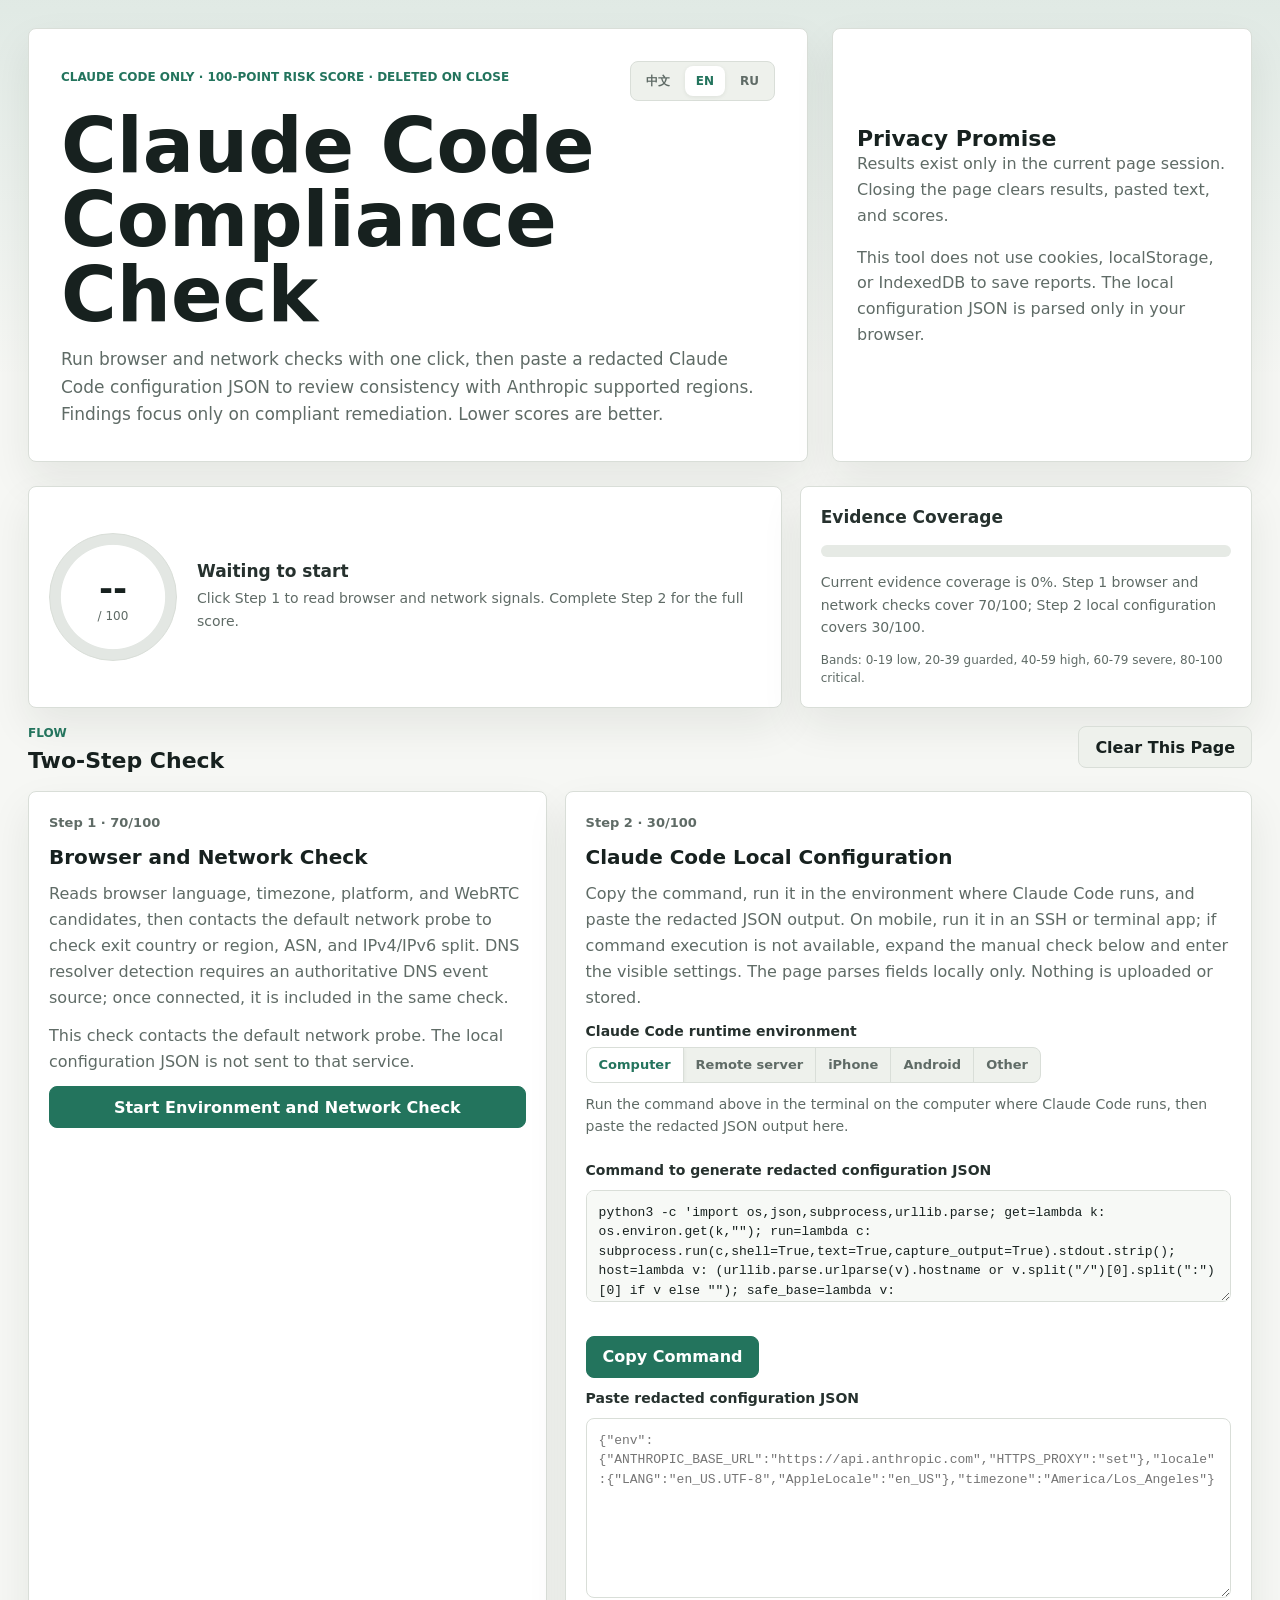
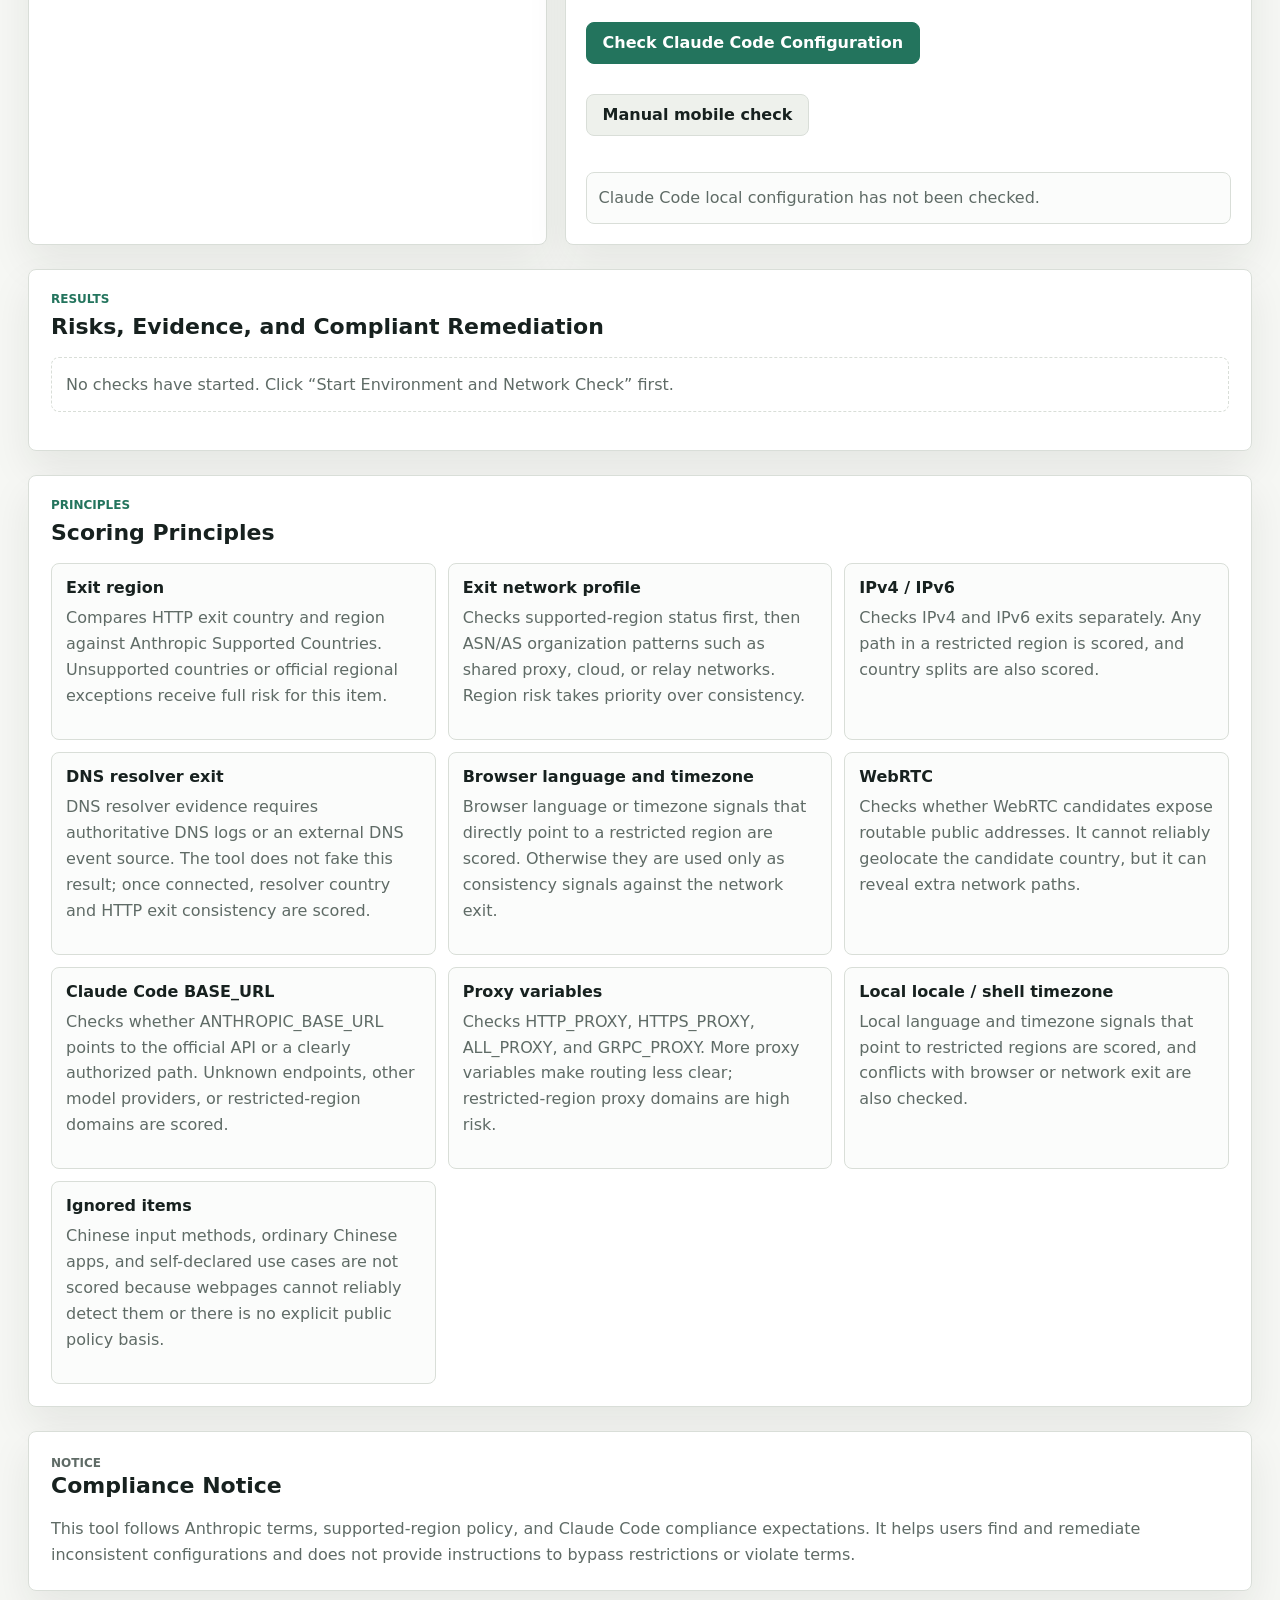
==== public/index.html @ 0f4fb74f "Initial open source release" ====
<!doctype html>
<html lang="zh-CN">
  <head>
    <meta charset="utf-8">
    <meta name="viewport" content="width=device-width, initial-scale=1">
    <title>Claude Code Compliance Check</title>
    <link rel="stylesheet" href="./styles.css">
  </head>
  <body>
    <main class="app-shell">
      <section class="hero" aria-labelledby="page-title">
        <div>
          <div class="top-row">
            <p class="eyebrow" data-i18n="heroEyebrow">Claude Code 专用 · 百分制风险分 · 关闭即删除</p>
            <div class="language-switcher" aria-label="Language">
              <button type="button" class="language-button active" data-language="zh">中文</button>
              <button type="button" class="language-button" data-language="en">EN</button>
              <button type="button" class="language-button" data-language="ru">RU</button>
            </div>
          </div>
          <h1 id="page-title" data-i18n="pageTitle">Claude Code 合规自查</h1>
          <p class="lede" data-i18n="heroLede">
            一次点击完成浏览器与网络出口检测，再粘贴 Claude Code 脱敏配置 JSON，检查与 Anthropic 支持地区政策的一致性。风险分越低越好。
          </p>
        </div>
        <div class="privacy-panel">
          <h2 data-i18n="privacyTitle">隐私承诺</h2>
          <p data-i18n="privacyCopy1">检测结果只存在当前页面会话中。关闭页面后，检测结果、粘贴内容和评分都会消失。</p>
          <p data-i18n="privacyCopy2">本工具不使用 cookie、localStorage 或 IndexedDB 保存报告；本机配置 JSON 只在浏览器本地解析。</p>
        </div>
      </section>

      <section class="score-grid" aria-label="风险分">
        <article class="score-card primary-score">
          <div class="score-ring" id="risk-score-ring">
            <strong id="risk-score">--</strong>
            <span>/ 100</span>
          </div>
          <div>
            <p class="score-title" id="risk-stage">等待开始检测</p>
            <p class="score-copy" id="risk-score-copy">点击步骤 1 后才会读取浏览器和网络环境。</p>
          </div>
        </article>
        <article class="coverage-card">
          <p class="score-title" data-i18n="coverageTitle">证据覆盖</p>
          <div class="coverage-bar" aria-hidden="true"><span id="coverage-fill"></span></div>
          <p class="score-copy" id="coverage-copy">步骤 1 覆盖 70/100，步骤 2 覆盖 30/100。</p>
          <p class="risk-band-copy" data-i18n="riskBandCopy">分段：0-19 低风险，20-39 注意风险，40-59 高风险，60-79 严重风险，80-100 极高风险。</p>
        </article>
      </section>

      <section class="workflow" aria-labelledby="workflow-title">
        <div class="section-heading">
          <div>
            <p class="section-kicker" data-i18n="workflowKicker">流程</p>
            <h2 id="workflow-title" data-i18n="workflowTitle">两步完成检测</h2>
          </div>
          <button type="button" class="secondary-button" id="clear-session" data-i18n="clearSession">清空本页结果</button>
        </div>
        <div class="workflow-grid">
          <article class="step-card">
            <p class="step-number" data-i18n="step1Number">步骤 1 · 70/100</p>
            <h3 data-i18n="step1Title">浏览器与网络检测</h3>
            <p data-i18n="step1Copy">点击后读取当前浏览器的语言、时区、平台信息和 WebRTC 候选地址，并连接默认网络检测服务检查出口国家或地区、ASN、IPv4/IPv6 分流。DNS 解析出口需要权威 DNS 事件源，接入后会自动纳入同一次检测。</p>
            <p class="helper-text" id="network-service-note">检测时会向默认网络检测服务发起请求；本机配置 JSON 不会发送到该服务。</p>
            <button type="button" id="run-web-probes" data-i18n="runWebProbes">开始环境与网络检测</button>
          </article>

          <article class="step-card config-step">
            <p class="step-number" data-i18n="step2Number">步骤 2 · 30/100</p>
            <h3 data-i18n="step2Title">Claude Code 本机配置核对</h3>
            <p data-i18n="step2Copy">复制命令到 Claude Code 所在环境运行，把输出的脱敏 JSON 粘贴回来。手机端可在 SSH/终端应用中运行；无法运行命令时，可展开下方手动核对并填写可见配置。页面只本地解析，不上传、不保存。</p>
            <div class="device-selector" aria-label="Claude Code 运行环境">
              <span class="device-label" data-i18n="deviceLabel">Claude Code 运行环境</span>
              <div class="segmented-control">
                <button type="button" class="segment-button active" data-device="computer" data-i18n="deviceComputer">电脑</button>
                <button type="button" class="segment-button" data-device="remote-server" data-i18n="deviceRemoteServer">远程服务器</button>
                <button type="button" class="segment-button" data-device="iphone" data-i18n="deviceIphone">iPhone</button>
                <button type="button" class="segment-button" data-device="android" data-i18n="deviceAndroid">安卓</button>
                <button type="button" class="segment-button" data-device="other" data-i18n="deviceOther">其他</button>
              </div>
              <p class="device-guide" id="device-guide">在 Claude Code 所在的电脑终端中运行上方命令，把输出的脱敏 JSON 粘贴回来即可。</p>
            </div>
            <label class="field-label" for="diagnostic-command" data-i18n="commandLabel">生成脱敏配置 JSON 的命令</label>
            <textarea id="diagnostic-command" class="command-box" readonly spellcheck="false">python3 -c 'import os,json,subprocess,urllib.parse; get=lambda k: os.environ.get(k,""); run=lambda c: subprocess.run(c,shell=True,text=True,capture_output=True).stdout.strip(); host=lambda v: (urllib.parse.urlparse(v).hostname or v.split("/")[0].split(":")[0] if v else ""); safe_base=lambda v: (urllib.parse.urlparse(v).scheme+"://"+host(v) if urllib.parse.urlparse(v).scheme and host(v) else v); env={"ANTHROPIC_BASE_URL":safe_base(get("ANTHROPIC_BASE_URL")),"HTTP_PROXY":host(get("HTTP_PROXY")),"HTTPS_PROXY":host(get("HTTPS_PROXY")),"ALL_PROXY":host(get("ALL_PROXY")),"GRPC_PROXY":host(get("GRPC_PROXY"))}; loc={"LANG":get("LANG"),"LC_ALL":get("LC_ALL"),"AppleLocale":run("defaults read -g AppleLocale 2>/dev/null")}; tz=run("readlink /etc/localtime 2>/dev/null").split("zoneinfo/")[-1]; print(json.dumps({"env":env,"locale":loc,"timezone":tz},ensure_ascii=False))'</textarea>
            <div class="button-row">
              <button type="button" id="copy-diagnostic-command" data-i18n="copyCommand">复制命令</button>
            </div>
            <label class="field-label" for="diagnostic-input" data-i18n="diagnosticInputLabel">粘贴脱敏配置 JSON</label>
            <textarea id="diagnostic-input" spellcheck="false" data-i18n-placeholder="diagnosticPlaceholder" placeholder='{"env":{"ANTHROPIC_BASE_URL":"https://api.anthropic.com","HTTPS_PROXY":"set"},"locale":{"LANG":"en_US.UTF-8","AppleLocale":"en_US"},"timezone":"America/Los_Angeles"}'></textarea>
            <div class="button-row">
              <button type="button" id="parse-diagnostic" data-i18n="parseDiagnostic">核对 Claude Code 配置</button>
            </div>
            <details class="manual-panel" id="mobile-manual-panel">
              <summary data-i18n="manualSummary">手机端手动核对</summary>
              <p class="helper-text" data-i18n="manualCopy">如果你在手机终端、SSH 应用或远程控制环境中使用 Claude Code，可以直接运行上方命令；如果当前手机无法运行命令，就把能看到的 BASE_URL、代理、Locale、时区填入这里，页面会生成同样的脱敏 JSON 并本地评分。</p>
              <div class="manual-grid">
                <label class="field-label" for="manual-base-url">
                  <span data-i18n="manualBaseUrl">ANTHROPIC_BASE_URL 主机</span>
                  <input id="manual-base-url" type="text" autocomplete="off" placeholder="api.anthropic.com">
                </label>
                <label class="field-label" for="manual-proxy">
                  <span data-i18n="manualProxy">代理主机或 set</span>
                  <input id="manual-proxy" type="text" autocomplete="off" placeholder="set">
                </label>
                <label class="field-label" for="manual-locale">
                  <span data-i18n="manualLocale">Locale</span>
                  <input id="manual-locale" type="text" autocomplete="off" placeholder="en_US.UTF-8">
                </label>
                <label class="field-label" for="manual-timezone">
                  <span data-i18n="manualTimezone">Shell 时区</span>
                  <input id="manual-timezone" type="text" autocomplete="off" placeholder="America/Los_Angeles">
                </label>
              </div>
              <div class="button-row">
                <button type="button" id="build-manual-diagnostic" data-i18n="manualBuild">生成并核对手动配置</button>
              </div>
              <details class="manual-field-help">
                <summary data-i18n="manualFieldHelpTitle">手动字段帮助</summary>
                <p class="helper-text" data-i18n="manualFieldHelpIntro">如果你无法在 Claude Code 所在环境运行命令，可以按以下方式查看这些值：</p>
                <table class="help-table">
                  <tr><th data-i18n="helpTableField">字段</th><th data-i18n="helpTableHowToCheck">查看方式</th><th data-i18n="helpTableNote">说明</th></tr>
                  <tr><td>ANTHROPIC_BASE_URL</td><td><code>echo $ANTHROPIC_BASE_URL</code></td><td data-i18n="manualFieldHelpBaseUrl">在终端执行 echo $ANTHROPIC_BASE_URL。如果为空表示未设置，Claude Code 使用默认官方 API。</td></tr>
                  <tr><td data-i18n="manualProxy">代理变量</td><td><code>env | grep -i proxy</code></td><td data-i18n="manualFieldHelpProxy">在终端执行 env | grep -i proxy。你只需要填写主机名或 set，不要粘贴账号密码。常见变量：HTTP_PROXY、HTTPS_PROXY、ALL_PROXY。</td></tr>
                  <tr><td>Locale</td><td><code>echo $LANG && echo $LC_ALL</code></td><td data-i18n="manualFieldHelpLocale">在终端执行 echo $LANG && echo $LC_ALL。macOS 上可用 defaults read -g AppleLocale。例如 en_US.UTF-8。</td></tr>
                  <tr><td data-i18n="manualTimezone">Shell 时区</td><td><code>echo $TZ</code></td><td data-i18n="manualFieldHelpTimezone">在终端执行 echo $TZ。如果为空，用 date +%Z 查看当前时区缩写，或检查系统时区设置。例如 America/Los_Angeles。</td></tr>
                </table>
                <p class="help-warning" data-i18n="manualFieldHelpWarning">安全提醒：不要在任何字段中输入 API key、token、密码、SSH 私钥或代理凭据。本页面只做合规一致性检查。</p>
              </details>
            </details>
            <div class="diagnostic-summary" id="diagnostic-summary">尚未核对 Claude Code 本机配置。</div>
          </article>
        </div>
      </section>

      <section class="layout-grid">
        <section class="panel wide-panel" aria-labelledby="results-title">
          <div class="section-heading">
            <div>
              <p class="section-kicker" data-i18n="resultKicker">结果</p>
              <h2 id="results-title" data-i18n="resultsTitle">风险项、证据与合规化建议</h2>
            </div>
          </div>
          <div class="findings-list" id="findings-list"></div>
        </section>

        <section class="panel wide-panel" aria-labelledby="basis-title">
          <div class="section-heading">
            <div>
              <p class="section-kicker" data-i18n="basisKicker">原理</p>
              <h2 id="basis-title" data-i18n="basisTitle">评分原理</h2>
            </div>
          </div>
          <div class="basis-grid">
            <article>
              <h3 data-i18n="principleRegionTitle">出口地区</h3>
              <p data-i18n="principleRegionCopy">用 HTTP 出口国家、地区和 Anthropic Supported Countries allowlist 对比。不在清单或属于官方排除区域时直接满分扣分。</p>
            </article>
            <article>
              <h3 data-i18n="principleNetworkTitle">出口网络画像</h3>
              <p data-i18n="principleNetworkCopy">先看出口国家是否支持，再看 ASN/AS 组织是否像共享代理、云厂商或中转网络。地区不支持优先于一致性。</p>
            </article>
            <article>
              <h3 data-i18n="principleIpTitle">IPv4 / IPv6</h3>
              <p data-i18n="principleIpCopy">分别检查 IPv4 与 IPv6 出口。任一路径落在限制地区都扣分；两条路径国家不一致也扣分。</p>
            </article>
            <article>
              <h3 data-i18n="principleDnsTitle">DNS 解析出口</h3>
              <p data-i18n="principleDnsCopy">DNS resolver 需要 authoritative DNS 日志或外部 DNS 事件源。未接入时不伪造结果；接入后按 resolver 国家与 HTTP 出口一致性评分。</p>
            </article>
            <article>
              <h3 data-i18n="principleBrowserTitle">浏览器语言与时区</h3>
              <p data-i18n="principleBrowserCopy">浏览器语言或时区如果直接指向限制地区会扣分；否则才作为与网络出口的一致性辅助信号。</p>
            </article>
            <article>
              <h3 data-i18n="principleWebRtcTitle">WebRTC</h3>
              <p data-i18n="principleWebRtcCopy">检查 WebRTC candidate 是否暴露可路由公网地址。它本身不能稳定判断国家，但可发现额外网络路径。</p>
            </article>
            <article>
              <h3 data-i18n="principleBaseUrlTitle">Claude Code BASE_URL</h3>
              <p data-i18n="principleBaseUrlCopy">检查 ANTHROPIC_BASE_URL 是否指向官方 API 或明确授权路径。不明端点、其他模型供应商或限制地区相关域名会扣分。</p>
            </article>
            <article>
              <h3 data-i18n="principleProxyTitle">代理变量</h3>
              <p data-i18n="principleProxyCopy">检查 HTTP_PROXY、HTTPS_PROXY、ALL_PROXY、GRPC_PROXY。代理越多路径越不清晰；限制地区相关代理直接高风险。</p>
            </article>
            <article>
              <h3 data-i18n="principleLocaleTitle">本机 Locale / shell 时区</h3>
              <p data-i18n="principleLocaleCopy">本机语言和时区如果指向限制地区会扣分；同时检查它们是否与浏览器和网络出口冲突。</p>
            </article>
            <article>
              <h3 data-i18n="principleIgnoredTitle">不评分项</h3>
              <p data-i18n="principleIgnoredCopy">中文输入法、普通中文软件、用途自报等网页无法可靠检测或缺乏明确公开条款依据，不进入评分。</p>
            </article>
          </div>
        </section>

        <section class="panel wide-panel disclaimer-panel" aria-labelledby="disclaimer-title">
          <div class="section-heading">
            <div>
              <p class="section-kicker" data-i18n="disclaimerKicker">声明</p>
              <h2 id="disclaimer-title" data-i18n="disclaimerTitle">合规使用声明</h2>
            </div>
          </div>
          <p data-i18n="disclaimerCopy">本工具严格遵守 Anthropic 使用条款、支持地区政策与 Claude Code 合规使用规范，致力于帮助用户发现并整改不一致配置，促进合规化使用；不提供规避限制、绕过检测或违反服务条款的操作建议。</p>
        </section>
      </section>
    </main>

    <script src="./app.js"></script>
  </body>
</html>
---- public/styles.css ----
:root {
  color-scheme: light;
  --bg: #f6f7f4;
  --surface: #ffffff;
  --surface-muted: #eef1ec;
  --text: #17211f;
  --muted: #5f6b66;
  --line: #d9ded8;
  --green: #23745d;
  --green-soft: #dff0e9;
  --yellow: #a86e13;
  --yellow-soft: #fff3cf;
  --orange: #c24f13;
  --orange-soft: #ffe7d6;
  --red: #b42318;
  --red-soft: #fde7e4;
  --crimson: #7f1d1d;
  --crimson-soft: #fee2e2;
  --ink: #26312e;
  --shadow: 0 18px 42px rgba(23, 33, 31, 0.08);
  font-family: Inter, ui-sans-serif, system-ui, -apple-system, BlinkMacSystemFont, "Segoe UI", sans-serif;
}

* {
  box-sizing: border-box;
}

body {
  margin: 0;
  min-width: 320px;
  background:
    linear-gradient(180deg, rgba(35, 116, 93, 0.1), rgba(246, 247, 244, 0) 380px),
    var(--bg);
  color: var(--text);
}

button,
input,
textarea {
  font: inherit;
}

.app-shell {
  width: min(1440px, 100%);
  margin: 0 auto;
  padding: 28px;
}

.hero {
  display: grid;
  grid-template-columns: minmax(0, 1fr) 420px;
  gap: 24px;
  align-items: stretch;
  margin-bottom: 24px;
}

.hero > div,
.score-card,
.coverage-card,
.step-card,
.panel {
  background: var(--surface);
  border: 1px solid var(--line);
  border-radius: 8px;
  box-shadow: var(--shadow);
}

.hero > div:first-child {
  min-height: 240px;
  padding: 32px;
  display: flex;
  flex-direction: column;
  justify-content: center;
}

.privacy-panel {
  padding: 24px;
  display: flex;
  flex-direction: column;
  justify-content: center;
}

.top-row {
  display: flex;
  justify-content: space-between;
  gap: 16px;
  align-items: center;
  margin-bottom: 8px;
}

.language-switcher {
  display: inline-flex;
  gap: 4px;
  padding: 4px;
  border: 1px solid var(--line);
  border-radius: 8px;
  background: var(--surface-muted);
}

.language-button {
  min-height: 30px;
  padding: 0 10px;
  border-color: transparent;
  background: transparent;
  color: var(--muted);
  font-size: 12px;
}

.language-button.active {
  background: var(--surface);
  color: var(--green);
  box-shadow: 0 1px 4px rgba(23, 33, 31, 0.08);
}

.eyebrow,
.section-kicker {
  margin: 0 0 8px;
  color: var(--green);
  font-size: 12px;
  font-weight: 850;
  letter-spacing: 0;
  text-transform: uppercase;
}

h1,
h2,
h3,
p {
  margin-top: 0;
}

h1 {
  max-width: 840px;
  margin-bottom: 14px;
  font-size: clamp(38px, 7vw, 76px);
  line-height: 0.98;
  letter-spacing: 0;
}

h2 {
  margin-bottom: 0;
  font-size: 22px;
  letter-spacing: 0;
}

h3 {
  margin-bottom: 8px;
  font-size: 16px;
  letter-spacing: 0;
}

.lede,
.privacy-panel p,
.helper-text,
.score-copy,
.basis-grid p,
.probe-copy,
.finding-copy {
  color: var(--muted);
  line-height: 1.62;
}

.lede {
  max-width: 860px;
  margin-bottom: 0;
  font-size: 17px;
}

.score-grid {
  display: grid;
  grid-template-columns: minmax(0, 1.25fr) minmax(260px, 0.75fr);
  gap: 18px;
  margin-bottom: 18px;
}

.score-card,
.coverage-card {
  min-height: 156px;
  padding: 20px;
}

.score-card {
  display: grid;
  grid-template-columns: 112px minmax(0, 1fr);
  gap: 16px;
  align-items: center;
}

.primary-score {
  grid-template-columns: 132px minmax(0, 1fr);
}

.primary-score .score-ring {
  width: 128px;
}

.score-ring {
  width: 110px;
  aspect-ratio: 1;
  border-radius: 50%;
  display: flex;
  flex-direction: column;
  align-items: center;
  justify-content: center;
  border: 1px solid var(--line);
  background:
    radial-gradient(circle at center, var(--surface) 58%, transparent 59%),
    conic-gradient(var(--green) var(--score-angle, 0deg), #e3e7e3 0);
}

.score-ring.warn {
  background:
    radial-gradient(circle at center, var(--surface) 58%, transparent 59%),
    conic-gradient(var(--yellow) var(--score-angle, 0deg), #e3e7e3 0);
}

.score-ring.high {
  background:
    radial-gradient(circle at center, var(--surface) 58%, transparent 59%),
    conic-gradient(var(--orange) var(--score-angle, 0deg), #e3e7e3 0);
}

.score-ring.danger {
  background:
    radial-gradient(circle at center, var(--surface) 58%, transparent 59%),
    conic-gradient(var(--red) var(--score-angle, 0deg), #e3e7e3 0);
}

.score-ring.critical {
  background:
    radial-gradient(circle at center, var(--surface) 58%, transparent 59%),
    conic-gradient(var(--crimson) var(--score-angle, 0deg), #e3e7e3 0);
}

.score-ring.muted {
  background:
    radial-gradient(circle at center, var(--surface) 58%, transparent 59%),
    conic-gradient(#a8b0aa var(--score-angle, 0deg), #e3e7e3 0);
}

.score-ring strong {
  font-size: 34px;
  line-height: 1;
}

.score-ring span {
  margin-top: 4px;
  color: var(--muted);
  font-size: 12px;
}

.score-title {
  margin-bottom: 6px;
  color: var(--ink);
  font-size: 17px;
  font-weight: 850;
}

.score-copy {
  margin-bottom: 0;
  font-size: 14px;
}

.risk-band-copy {
  margin: 12px 0 0;
  color: var(--muted);
  font-size: 12px;
  line-height: 1.5;
}

.coverage-bar {
  height: 12px;
  margin: 18px 0 14px;
  border-radius: 999px;
  background: #e6eae5;
  overflow: hidden;
}

.coverage-bar span {
  display: block;
  width: 0;
  height: 100%;
  border-radius: inherit;
  background: var(--green);
  transition: width 180ms ease;
}

.workflow {
  margin-bottom: 24px;
}

.workflow-grid {
  display: grid;
  grid-template-columns: minmax(0, 0.86fr) minmax(0, 1.14fr);
  gap: 18px;
}

.step-card {
  display: grid;
  gap: 12px;
  align-content: start;
  padding: 20px;
}

.step-card h3 {
  margin-bottom: 0;
  font-size: 20px;
}

.step-card p {
  margin-bottom: 0;
  color: var(--muted);
  line-height: 1.62;
}

.step-number {
  color: var(--green);
  font-size: 13px;
  font-weight: 850;
}

.config-step {
  grid-column: auto;
}

.endpoint-field {
  display: grid;
  gap: 7px;
}

.endpoint-field span,
.field-label,
label span {
  color: var(--ink);
  font-size: 14px;
  font-weight: 760;
}

input,
textarea {
  width: 100%;
  border: 1px solid var(--line);
  border-radius: 8px;
  background: var(--surface);
  color: var(--text);
}

input {
  min-height: 42px;
  padding: 0 12px;
}

textarea {
  min-height: 180px;
  padding: 12px;
  resize: vertical;
  font-family: ui-monospace, SFMono-Regular, Menlo, Consolas, monospace;
  font-size: 13px;
  line-height: 1.5;
}

.command-box {
  min-height: 112px;
  margin-bottom: 10px;
  background: #f7f9f6;
}

input:focus,
textarea:focus {
  border-color: var(--green);
  outline: 3px solid rgba(35, 116, 93, 0.15);
}

button,
summary {
  min-height: 42px;
  padding: 0 16px;
  border: 1px solid var(--green);
  border-radius: 8px;
  background: var(--green);
  color: #ffffff;
  font-weight: 780;
  cursor: pointer;
}

summary {
  display: flex;
  align-items: center;
  width: fit-content;
  background: var(--surface-muted);
  border-color: var(--line);
  color: var(--text);
  list-style: none;
}

summary::-webkit-details-marker {
  display: none;
}

.secondary-button {
  border-color: var(--line);
  background: var(--surface-muted);
  color: var(--text);
}

.button-row {
  display: flex;
  flex-wrap: wrap;
  gap: 10px;
  margin-top: 12px;
}

.manual-panel {
  margin-top: 14px;
  padding-top: 4px;
}

.manual-panel summary {
  margin-bottom: 12px;
}

.manual-grid {
  display: grid;
  grid-template-columns: repeat(2, minmax(0, 1fr));
  gap: 12px;
}

.manual-grid label {
  display: grid;
  gap: 7px;
}

.device-selector {
  margin-bottom: 12px;
}

.device-label {
  display: block;
  margin-bottom: 8px;
  color: var(--ink);
  font-size: 14px;
  font-weight: 760;
}

.segmented-control {
  display: inline-flex;
  gap: 0;
  border: 1px solid var(--line);
  border-radius: 8px;
  background: var(--surface-muted);
  overflow: hidden;
}

.segment-button {
  min-height: 34px;
  padding: 0 12px;
  border: none;
  border-right: 1px solid var(--line);
  border-radius: 0;
  background: transparent;
  color: var(--muted);
  font-size: 13px;
  font-weight: 640;
  white-space: nowrap;
}

.segment-button:last-child {
  border-right: none;
}

.segment-button.active {
  background: var(--surface);
  color: var(--green);
  font-weight: 780;
  box-shadow: 0 1px 4px rgba(23, 33, 31, 0.08);
}

.device-guide {
  margin: 10px 0 0;
  color: var(--muted);
  font-size: 14px;
  line-height: 1.55;
}

.manual-field-help {
  margin-top: 14px;
  padding-top: 8px;
  border-top: 1px solid var(--line);
}

.manual-field-help summary {
  margin-bottom: 12px;
}

.help-table {
  width: 100%;
  margin: 10px 0 0;
  border-collapse: collapse;
  font-size: 13px;
  line-height: 1.5;
  color: var(--muted);
}

.help-table th,
.help-table td {
  padding: 8px 6px;
  border: 1px solid var(--line);
  text-align: left;
  vertical-align: top;
}

.help-table th {
  background: var(--surface-muted);
  color: var(--ink);
  font-weight: 760;
  font-size: 12px;
}

.help-table td:first-child,
.help-table td:nth-child(2) {
  white-space: nowrap;
}

.help-warning {
  margin: 10px 0 0;
  padding: 10px;
  border: 1px solid var(--yellow);
  border-radius: 6px;
  background: var(--yellow-soft);
  color: var(--yellow);
  font-size: 13px;
  line-height: 1.5;
  font-weight: 640;
}

@media (max-width: 720px) {
  .segmented-control {
    display: flex;
    flex-wrap: wrap;
    gap: 2px;
  }

  .segment-button {
    flex: 1 0 auto;
    min-width: 0;
    padding: 0 8px;
    font-size: 12px;
    border-right: none;
    border-radius: 6px;
  }

  .help-table td:first-child,
  .help-table td:nth-child(2) {
    white-space: normal;
    word-break: break-all;
  }

  .help-table {
    font-size: 12px;
  }
}

.layout-grid {
  display: grid;
  grid-template-columns: minmax(0, 1fr) minmax(360px, 0.72fr);
  gap: 24px;
  align-items: start;
}

.panel {
  padding: 22px;
}

.wide-panel {
  grid-column: 1 / -1;
}

.section-heading {
  display: flex;
  justify-content: space-between;
  gap: 16px;
  align-items: start;
  margin-bottom: 18px;
}

.findings-list,
.probe-grid,
.basis-grid {
  display: grid;
  gap: 12px;
}

.probe-grid,
.basis-grid {
  grid-template-columns: repeat(3, minmax(0, 1fr));
}

.finding,
.probe-card,
.basis-grid article,
.diagnostic-summary {
  border: 1px solid var(--line);
  border-radius: 8px;
  background: #fbfcfb;
}

.finding,
.probe-card,
.basis-grid article {
  padding: 14px;
}

.disclaimer-panel p {
  margin-bottom: 0;
  color: var(--muted);
  line-height: 1.62;
}

.diagnostic-summary {
  margin-top: 12px;
  padding: 12px;
  color: var(--muted);
  line-height: 1.6;
}

.empty-state {
  grid-column: 1 / -1;
  padding: 14px;
  border: 1px dashed var(--line);
  border-radius: 8px;
  color: var(--muted);
  line-height: 1.62;
}

.finding header,
.probe-card header {
  display: flex;
  justify-content: space-between;
  gap: 12px;
  align-items: start;
  margin-bottom: 8px;
}

.finding h3,
.probe-card h3 {
  margin: 0;
  font-size: 15px;
}

.badge {
  flex: 0 0 auto;
  padding: 4px 8px;
  border-radius: 999px;
  background: var(--green-soft);
  color: var(--green);
  font-size: 12px;
  font-weight: 850;
}

.badge.warn {
  background: var(--yellow-soft);
  color: var(--yellow);
}

.badge.danger {
  background: var(--red-soft);
  color: var(--red);
}

.finding.ok {
  background: var(--green-soft);
  border-color: rgba(35, 116, 93, 0.24);
}

.finding.warn {
  background: var(--yellow-soft);
  border-color: rgba(168, 110, 19, 0.28);
}

.finding.danger {
  background: var(--red-soft);
  border-color: rgba(180, 35, 24, 0.28);
}

.finding-copy,
.probe-copy {
  margin-bottom: 8px;
}

.finding-copy:last-child,
.probe-copy:last-child {
  margin-bottom: 0;
}

code {
  padding: 2px 5px;
  border-radius: 5px;
  background: rgba(23, 33, 31, 0.08);
  font-family: ui-monospace, SFMono-Regular, Menlo, Consolas, monospace;
  font-size: 0.92em;
}

@media (max-width: 1080px) {
  .hero,
  .score-grid,
  .layout-grid,
  .workflow-grid {
    grid-template-columns: 1fr;
  }

  .probe-grid,
  .basis-grid {
    grid-template-columns: repeat(2, minmax(0, 1fr));
  }
}

@media (max-width: 720px) {
  .app-shell {
    padding: 14px;
  }

  .hero > div:first-child,
  .privacy-panel,
  .score-card,
  .coverage-card,
  .step-card,
  .panel {
    padding: 16px;
  }

  .score-card,
  .probe-grid,
  .basis-grid,
  .manual-grid {
    grid-template-columns: 1fr;
  }

  .score-ring {
    width: min(110px, 44vw);
  }

  .top-row {
    align-items: flex-start;
    flex-direction: column;
  }
}
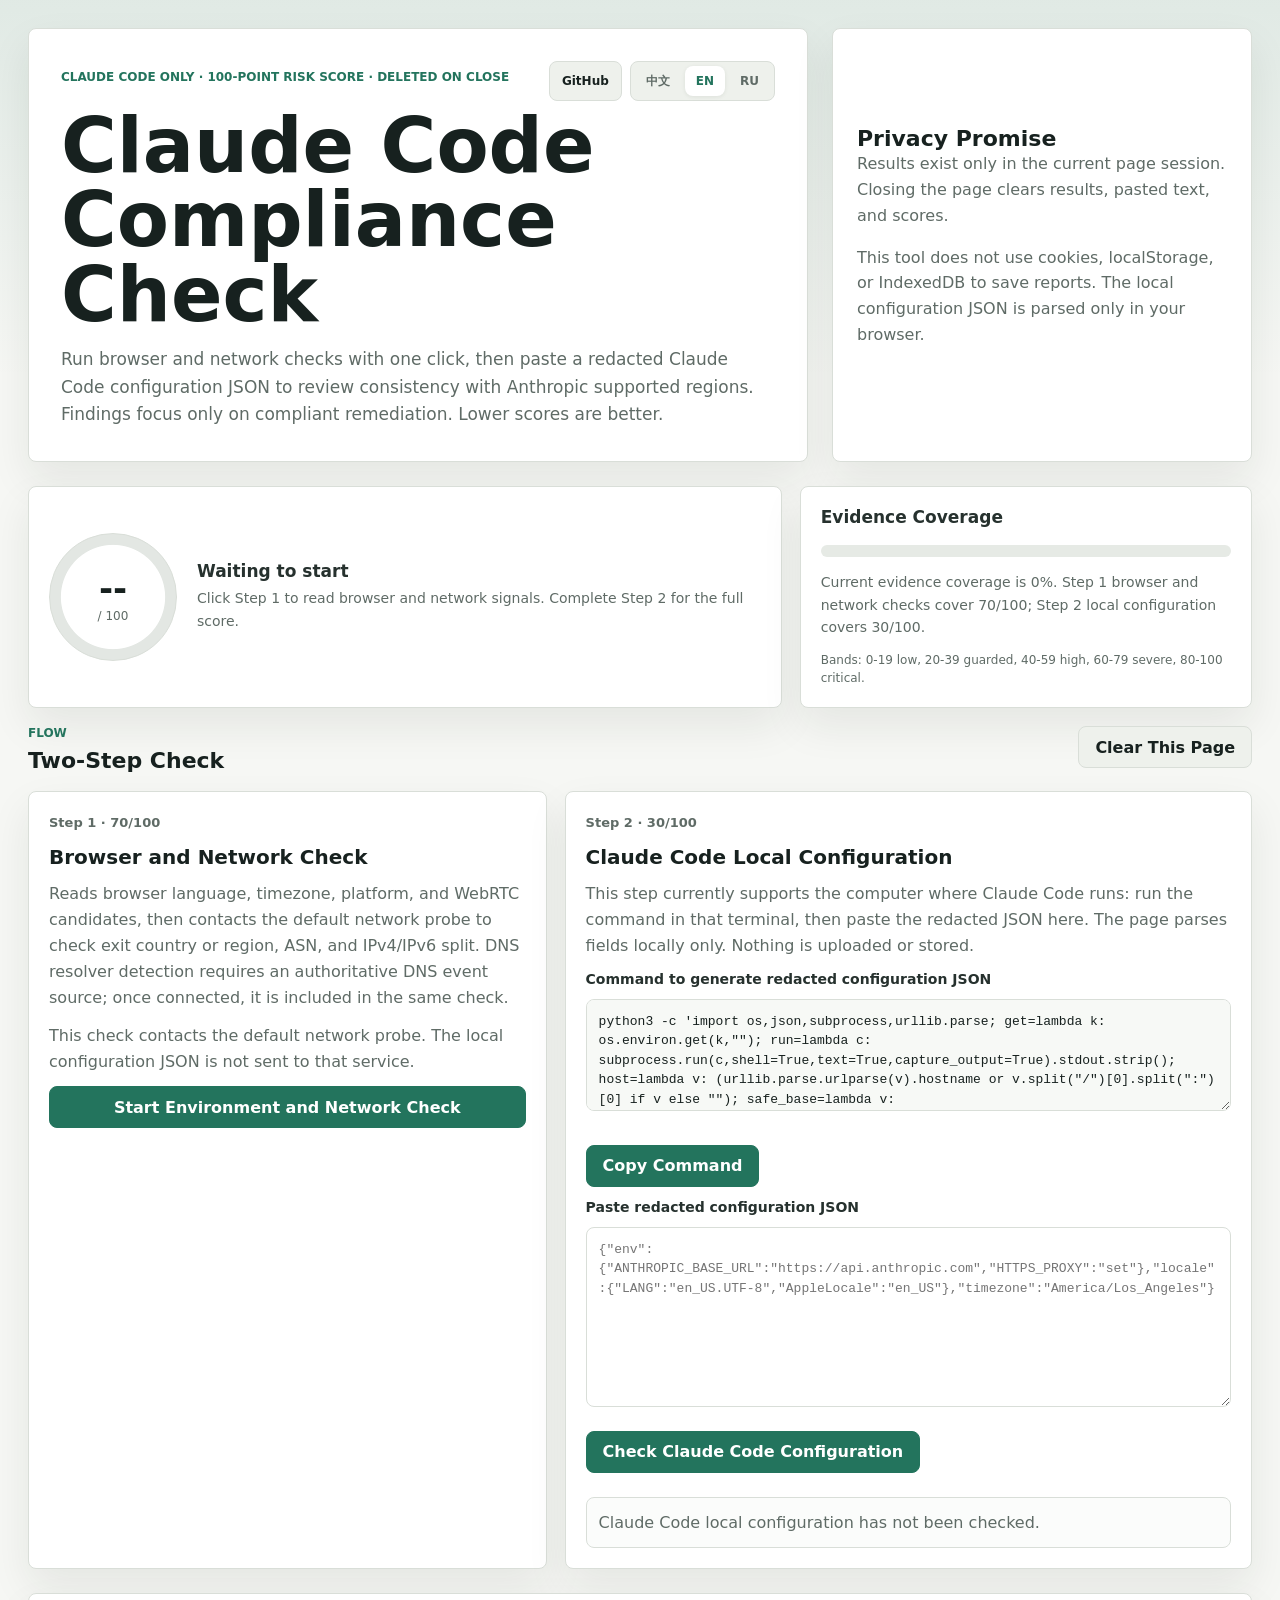
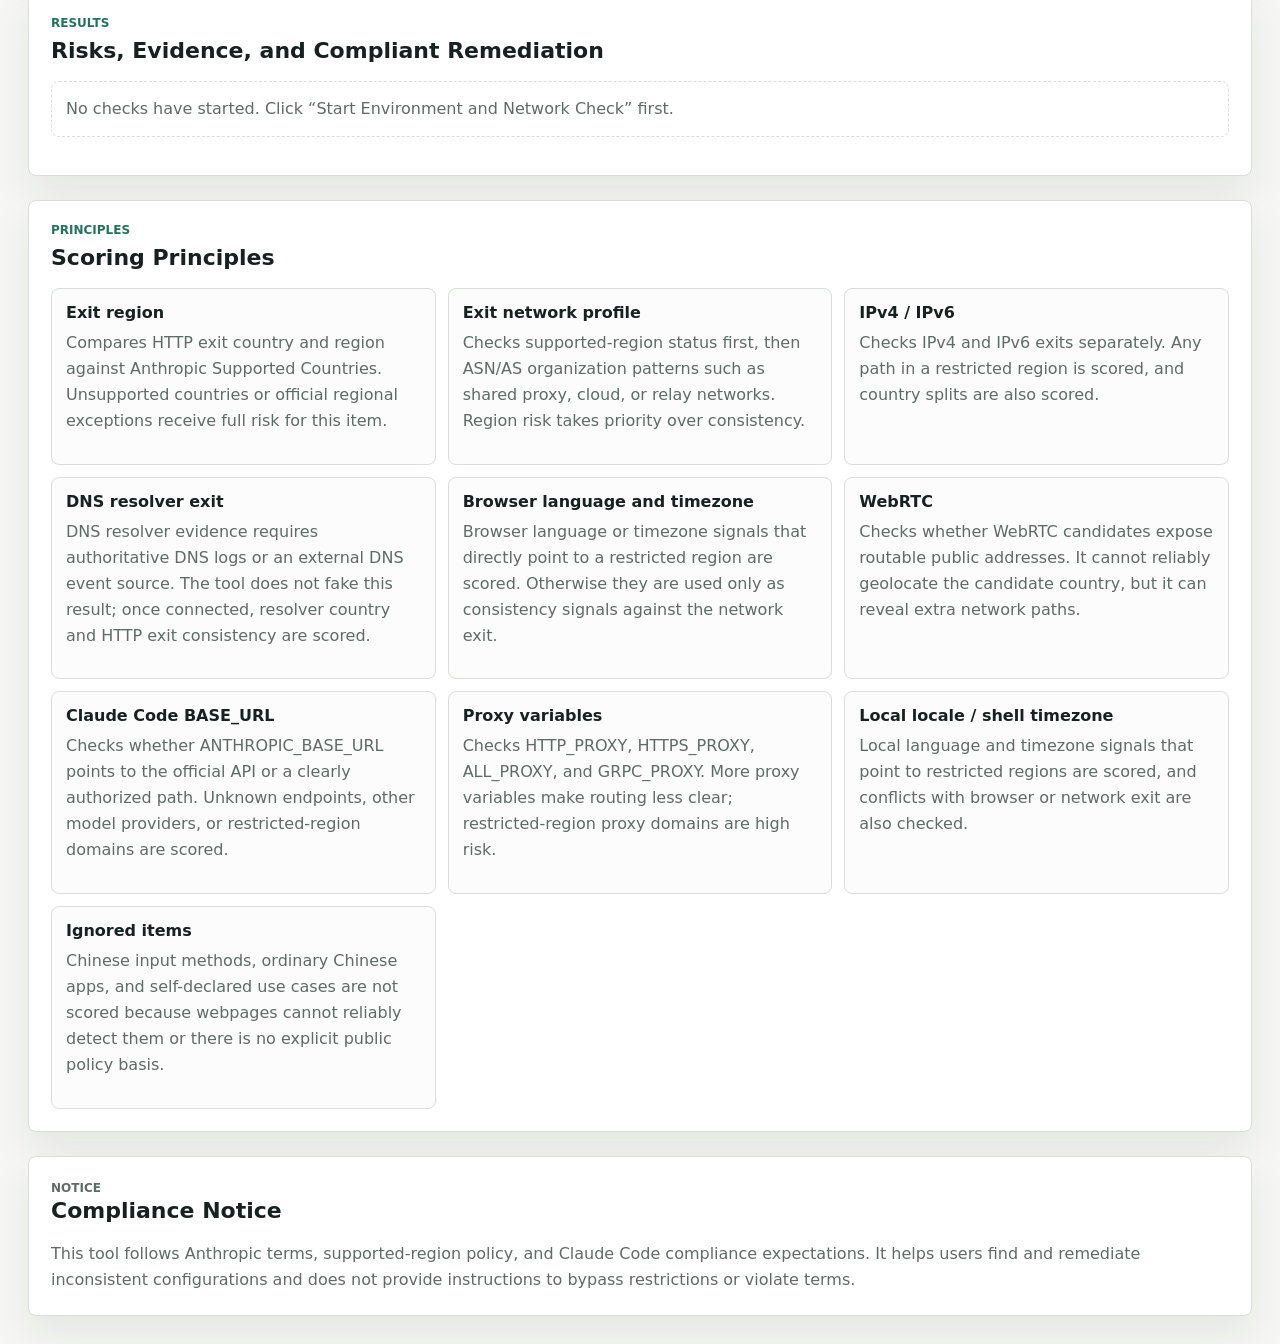
==== commit 03075996: "Polish public README and local config flow" ====
--- a/public/index.html
+++ b/public/index.html
@@ -12,10 +12,13 @@
         <div>
           <div class="top-row">
             <p class="eyebrow" data-i18n="heroEyebrow">Claude Code 专用 · 百分制风险分 · 关闭即删除</p>
-            <div class="language-switcher" aria-label="Language">
-              <button type="button" class="language-button active" data-language="zh">中文</button>
-              <button type="button" class="language-button" data-language="en">EN</button>
-              <button type="button" class="language-button" data-language="ru">RU</button>
+            <div class="top-actions">
+              <a class="github-link" href="https://github.com/samlerneal/ai-check" target="_blank" rel="noopener" data-i18n="githubLink">GitHub</a>
+              <div class="language-switcher" aria-label="Language">
+                <button type="button" class="language-button active" data-language="zh">中文</button>
+                <button type="button" class="language-button" data-language="en">EN</button>
+                <button type="button" class="language-button" data-language="ru">RU</button>
+              </div>
             </div>
           </div>
           <h1 id="page-title" data-i18n="pageTitle">Claude Code 合规自查</h1>
@@ -69,18 +72,7 @@
           <article class="step-card config-step">
             <p class="step-number" data-i18n="step2Number">步骤 2 · 30/100</p>
             <h3 data-i18n="step2Title">Claude Code 本机配置核对</h3>
-            <p data-i18n="step2Copy">复制命令到 Claude Code 所在环境运行，把输出的脱敏 JSON 粘贴回来。手机端可在 SSH/终端应用中运行；无法运行命令时，可展开下方手动核对并填写可见配置。页面只本地解析，不上传、不保存。</p>
-            <div class="device-selector" aria-label="Claude Code 运行环境">
-              <span class="device-label" data-i18n="deviceLabel">Claude Code 运行环境</span>
-              <div class="segmented-control">
-                <button type="button" class="segment-button active" data-device="computer" data-i18n="deviceComputer">电脑</button>
-                <button type="button" class="segment-button" data-device="remote-server" data-i18n="deviceRemoteServer">远程服务器</button>
-                <button type="button" class="segment-button" data-device="iphone" data-i18n="deviceIphone">iPhone</button>
-                <button type="button" class="segment-button" data-device="android" data-i18n="deviceAndroid">安卓</button>
-                <button type="button" class="segment-button" data-device="other" data-i18n="deviceOther">其他</button>
-              </div>
-              <p class="device-guide" id="device-guide">在 Claude Code 所在的电脑终端中运行上方命令，把输出的脱敏 JSON 粘贴回来即可。</p>
-            </div>
+            <p data-i18n="step2Copy">当前仅支持在 Claude Code 所在电脑终端运行命令并粘贴脱敏 JSON。页面只在浏览器本地解析，不上传、不保存。</p>
             <label class="field-label" for="diagnostic-command" data-i18n="commandLabel">生成脱敏配置 JSON 的命令</label>
             <textarea id="diagnostic-command" class="command-box" readonly spellcheck="false">python3 -c 'import os,json,subprocess,urllib.parse; get=lambda k: os.environ.get(k,""); run=lambda c: subprocess.run(c,shell=True,text=True,capture_output=True).stdout.strip(); host=lambda v: (urllib.parse.urlparse(v).hostname or v.split("/")[0].split(":")[0] if v else ""); safe_base=lambda v: (urllib.parse.urlparse(v).scheme+"://"+host(v) if urllib.parse.urlparse(v).scheme and host(v) else v); env={"ANTHROPIC_BASE_URL":safe_base(get("ANTHROPIC_BASE_URL")),"HTTP_PROXY":host(get("HTTP_PROXY")),"HTTPS_PROXY":host(get("HTTPS_PROXY")),"ALL_PROXY":host(get("ALL_PROXY")),"GRPC_PROXY":host(get("GRPC_PROXY"))}; loc={"LANG":get("LANG"),"LC_ALL":get("LC_ALL"),"AppleLocale":run("defaults read -g AppleLocale 2>/dev/null")}; tz=run("readlink /etc/localtime 2>/dev/null").split("zoneinfo/")[-1]; print(json.dumps({"env":env,"locale":loc,"timezone":tz},ensure_ascii=False))'</textarea>
             <div class="button-row">
@@ -91,43 +83,6 @@
             <div class="button-row">
               <button type="button" id="parse-diagnostic" data-i18n="parseDiagnostic">核对 Claude Code 配置</button>
             </div>
-            <details class="manual-panel" id="mobile-manual-panel">
-              <summary data-i18n="manualSummary">手机端手动核对</summary>
-              <p class="helper-text" data-i18n="manualCopy">如果你在手机终端、SSH 应用或远程控制环境中使用 Claude Code，可以直接运行上方命令；如果当前手机无法运行命令，就把能看到的 BASE_URL、代理、Locale、时区填入这里，页面会生成同样的脱敏 JSON 并本地评分。</p>
-              <div class="manual-grid">
-                <label class="field-label" for="manual-base-url">
-                  <span data-i18n="manualBaseUrl">ANTHROPIC_BASE_URL 主机</span>
-                  <input id="manual-base-url" type="text" autocomplete="off" placeholder="api.anthropic.com">
-                </label>
-                <label class="field-label" for="manual-proxy">
-                  <span data-i18n="manualProxy">代理主机或 set</span>
-                  <input id="manual-proxy" type="text" autocomplete="off" placeholder="set">
-                </label>
-                <label class="field-label" for="manual-locale">
-                  <span data-i18n="manualLocale">Locale</span>
-                  <input id="manual-locale" type="text" autocomplete="off" placeholder="en_US.UTF-8">
-                </label>
-                <label class="field-label" for="manual-timezone">
-                  <span data-i18n="manualTimezone">Shell 时区</span>
-                  <input id="manual-timezone" type="text" autocomplete="off" placeholder="America/Los_Angeles">
-                </label>
-              </div>
-              <div class="button-row">
-                <button type="button" id="build-manual-diagnostic" data-i18n="manualBuild">生成并核对手动配置</button>
-              </div>
-              <details class="manual-field-help">
-                <summary data-i18n="manualFieldHelpTitle">手动字段帮助</summary>
-                <p class="helper-text" data-i18n="manualFieldHelpIntro">如果你无法在 Claude Code 所在环境运行命令，可以按以下方式查看这些值：</p>
-                <table class="help-table">
-                  <tr><th data-i18n="helpTableField">字段</th><th data-i18n="helpTableHowToCheck">查看方式</th><th data-i18n="helpTableNote">说明</th></tr>
-                  <tr><td>ANTHROPIC_BASE_URL</td><td><code>echo $ANTHROPIC_BASE_URL</code></td><td data-i18n="manualFieldHelpBaseUrl">在终端执行 echo $ANTHROPIC_BASE_URL。如果为空表示未设置，Claude Code 使用默认官方 API。</td></tr>
-                  <tr><td data-i18n="manualProxy">代理变量</td><td><code>env | grep -i proxy</code></td><td data-i18n="manualFieldHelpProxy">在终端执行 env | grep -i proxy。你只需要填写主机名或 set，不要粘贴账号密码。常见变量：HTTP_PROXY、HTTPS_PROXY、ALL_PROXY。</td></tr>
-                  <tr><td>Locale</td><td><code>echo $LANG && echo $LC_ALL</code></td><td data-i18n="manualFieldHelpLocale">在终端执行 echo $LANG && echo $LC_ALL。macOS 上可用 defaults read -g AppleLocale。例如 en_US.UTF-8。</td></tr>
-                  <tr><td data-i18n="manualTimezone">Shell 时区</td><td><code>echo $TZ</code></td><td data-i18n="manualFieldHelpTimezone">在终端执行 echo $TZ。如果为空，用 date +%Z 查看当前时区缩写，或检查系统时区设置。例如 America/Los_Angeles。</td></tr>
-                </table>
-                <p class="help-warning" data-i18n="manualFieldHelpWarning">安全提醒：不要在任何字段中输入 API key、token、密码、SSH 私钥或代理凭据。本页面只做合规一致性检查。</p>
-              </details>
-            </details>
             <div class="diagnostic-summary" id="diagnostic-summary">尚未核对 Claude Code 本机配置。</div>
           </article>
         </div>
--- a/public/styles.css
+++ b/public/styles.css
@@ -88,6 +88,32 @@
   margin-bottom: 8px;
 }
 
+.top-actions {
+  display: inline-flex;
+  align-items: center;
+  gap: 8px;
+  flex-shrink: 0;
+}
+
+.github-link {
+  display: inline-flex;
+  align-items: center;
+  min-height: 40px;
+  padding: 0 12px;
+  border: 1px solid var(--line);
+  border-radius: 8px;
+  background: var(--surface-muted);
+  color: var(--text);
+  font-size: 12px;
+  font-weight: 760;
+  text-decoration: none;
+}
+
+.github-link:hover {
+  border-color: var(--green);
+  color: var(--green);
+}
+
 .language-switcher {
   display: inline-flex;
   gap: 4px;
@@ -410,156 +436,6 @@
   margin-top: 12px;
 }
 
-.manual-panel {
-  margin-top: 14px;
-  padding-top: 4px;
-}
-
-.manual-panel summary {
-  margin-bottom: 12px;
-}
-
-.manual-grid {
-  display: grid;
-  grid-template-columns: repeat(2, minmax(0, 1fr));
-  gap: 12px;
-}
-
-.manual-grid label {
-  display: grid;
-  gap: 7px;
-}
-
-.device-selector {
-  margin-bottom: 12px;
-}
-
-.device-label {
-  display: block;
-  margin-bottom: 8px;
-  color: var(--ink);
-  font-size: 14px;
-  font-weight: 760;
-}
-
-.segmented-control {
-  display: inline-flex;
-  gap: 0;
-  border: 1px solid var(--line);
-  border-radius: 8px;
-  background: var(--surface-muted);
-  overflow: hidden;
-}
-
-.segment-button {
-  min-height: 34px;
-  padding: 0 12px;
-  border: none;
-  border-right: 1px solid var(--line);
-  border-radius: 0;
-  background: transparent;
-  color: var(--muted);
-  font-size: 13px;
-  font-weight: 640;
-  white-space: nowrap;
-}
-
-.segment-button:last-child {
-  border-right: none;
-}
-
-.segment-button.active {
-  background: var(--surface);
-  color: var(--green);
-  font-weight: 780;
-  box-shadow: 0 1px 4px rgba(23, 33, 31, 0.08);
-}
-
-.device-guide {
-  margin: 10px 0 0;
-  color: var(--muted);
-  font-size: 14px;
-  line-height: 1.55;
-}
-
-.manual-field-help {
-  margin-top: 14px;
-  padding-top: 8px;
-  border-top: 1px solid var(--line);
-}
-
-.manual-field-help summary {
-  margin-bottom: 12px;
-}
-
-.help-table {
-  width: 100%;
-  margin: 10px 0 0;
-  border-collapse: collapse;
-  font-size: 13px;
-  line-height: 1.5;
-  color: var(--muted);
-}
-
-.help-table th,
-.help-table td {
-  padding: 8px 6px;
-  border: 1px solid var(--line);
-  text-align: left;
-  vertical-align: top;
-}
-
-.help-table th {
-  background: var(--surface-muted);
-  color: var(--ink);
-  font-weight: 760;
-  font-size: 12px;
-}
-
-.help-table td:first-child,
-.help-table td:nth-child(2) {
-  white-space: nowrap;
-}
-
-.help-warning {
-  margin: 10px 0 0;
-  padding: 10px;
-  border: 1px solid var(--yellow);
-  border-radius: 6px;
-  background: var(--yellow-soft);
-  color: var(--yellow);
-  font-size: 13px;
-  line-height: 1.5;
-  font-weight: 640;
-}
-
-@media (max-width: 720px) {
-  .segmented-control {
-    display: flex;
-    flex-wrap: wrap;
-    gap: 2px;
-  }
-
-  .segment-button {
-    flex: 1 0 auto;
-    min-width: 0;
-    padding: 0 8px;
-    font-size: 12px;
-    border-right: none;
-    border-radius: 6px;
-  }
-
-  .help-table td:first-child,
-  .help-table td:nth-child(2) {
-    white-space: normal;
-    word-break: break-all;
-  }
-
-  .help-table {
-    font-size: 12px;
-  }
-}
-
 .layout-grid {
   display: grid;
   grid-template-columns: minmax(0, 1fr) minmax(360px, 0.72fr);
@@ -730,8 +606,7 @@
 
   .score-card,
   .probe-grid,
-  .basis-grid,
-  .manual-grid {
+  .basis-grid {
     grid-template-columns: 1fr;
   }
 
@@ -743,4 +618,8 @@
     align-items: flex-start;
     flex-direction: column;
   }
-}
+
+  .top-actions {
+    flex-wrap: wrap;
+  }
+}
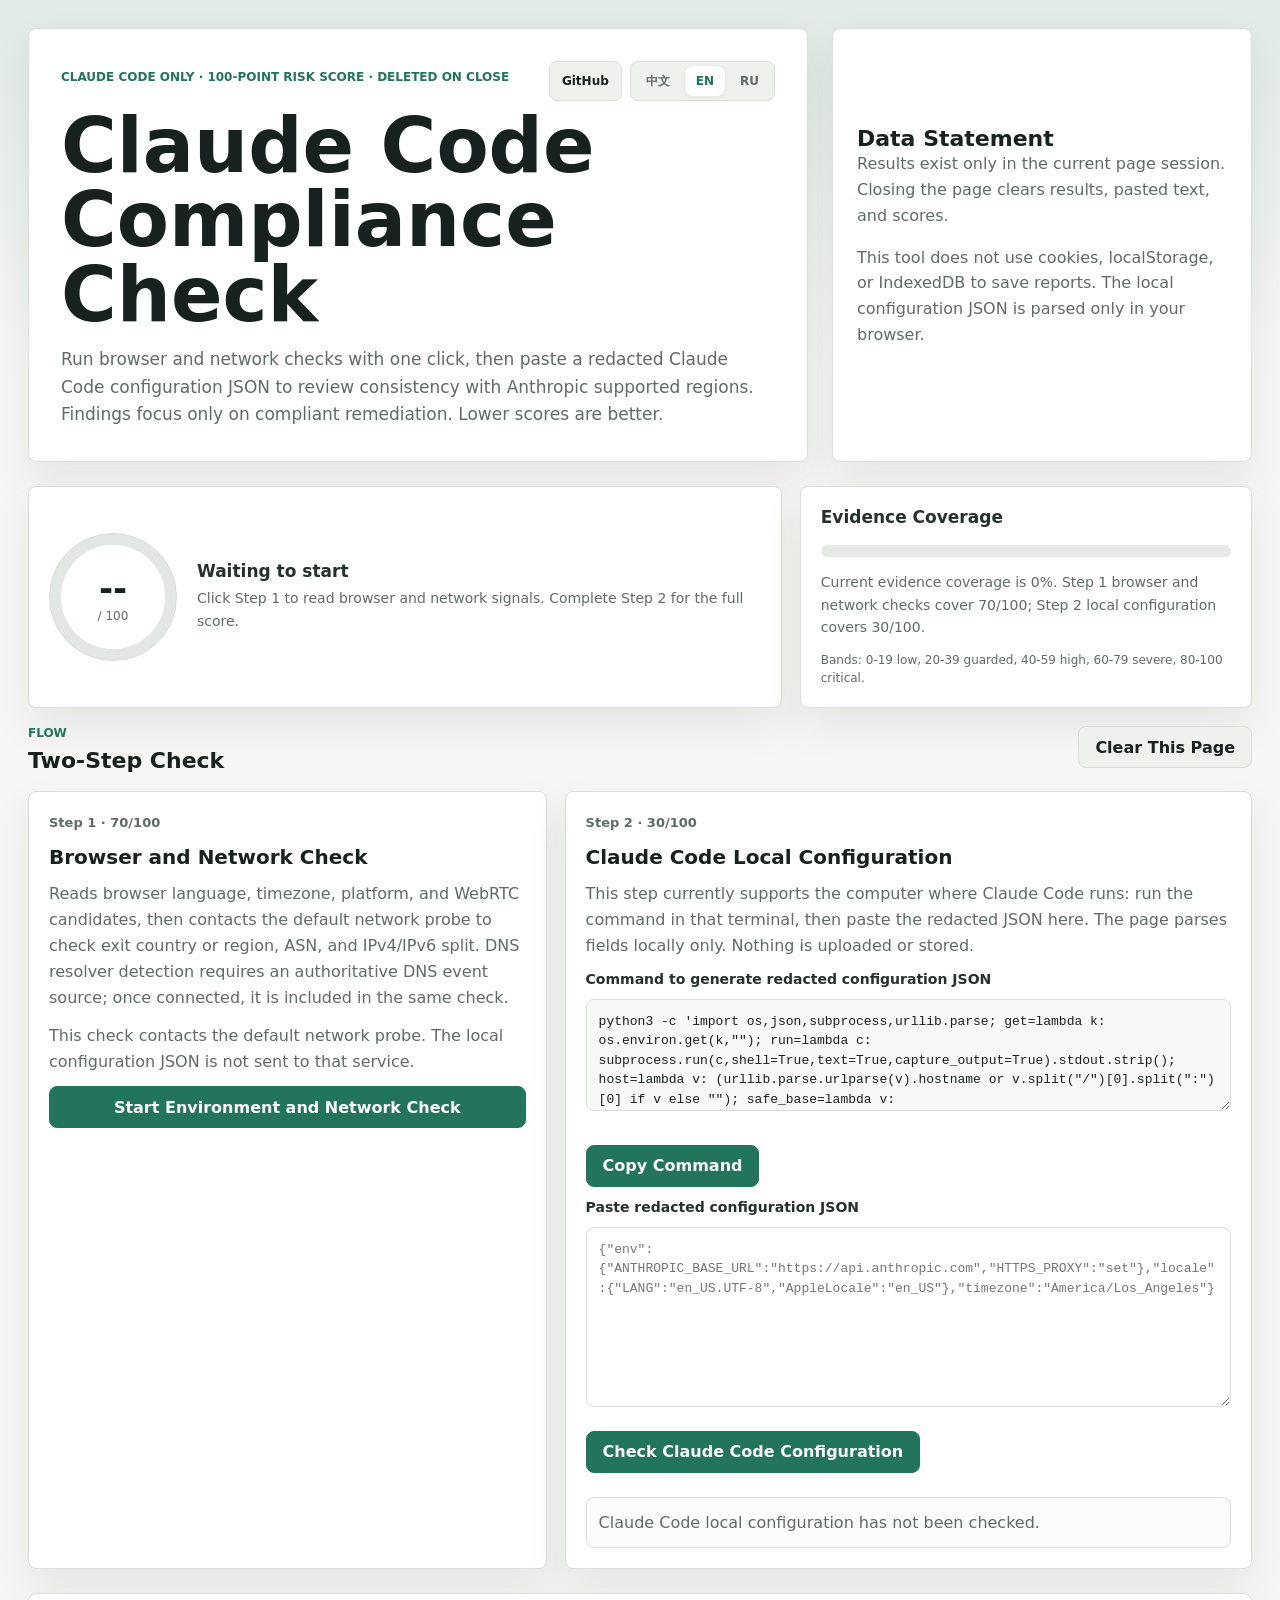
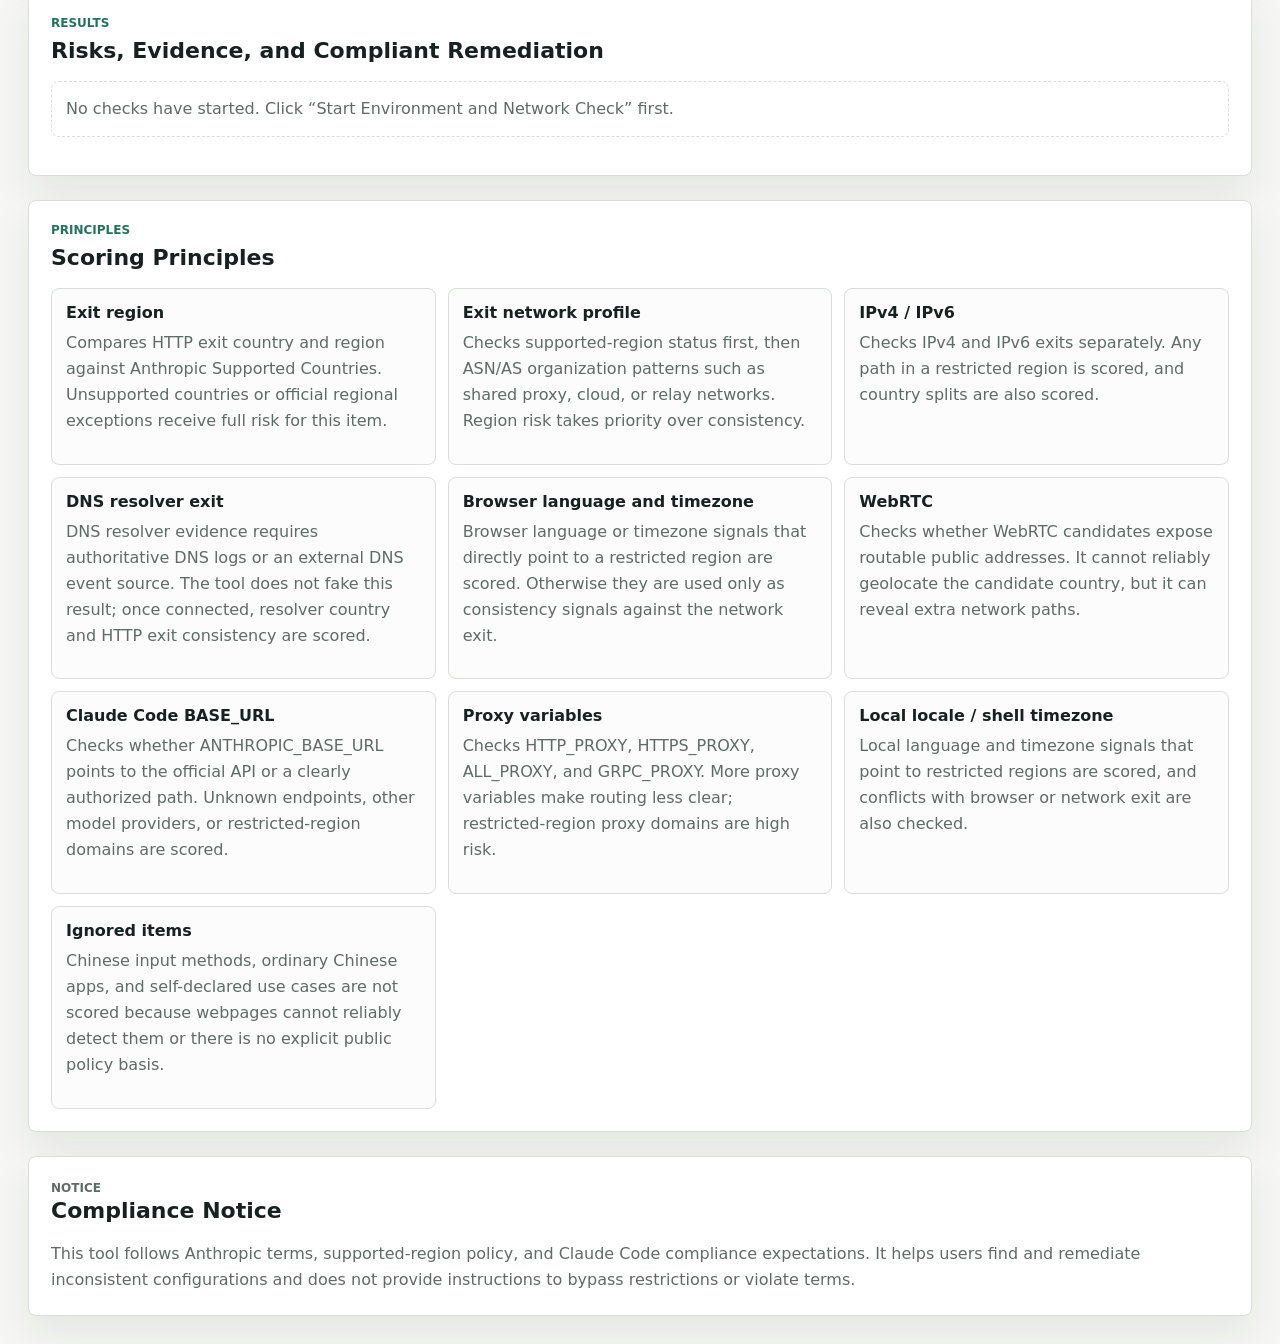
==== commit 39710c51: "Refine data statement wording" ====
--- a/public/index.html
+++ b/public/index.html
@@ -27,8 +27,8 @@
           </p>
         </div>
         <div class="privacy-panel">
-          <h2 data-i18n="privacyTitle">隐私承诺</h2>
-          <p data-i18n="privacyCopy1">检测结果只存在当前页面会话中。关闭页面后，检测结果、粘贴内容和评分都会消失。</p>
+          <h2 data-i18n="privacyTitle">数据声明</h2>
+          <p data-i18n="privacyCopy1">检测结果只存在当前页面会话中。关闭页面后，检测结果、粘贴内容和评分都会被清除。</p>
           <p data-i18n="privacyCopy2">本工具不使用 cookie、localStorage 或 IndexedDB 保存报告；本机配置 JSON 只在浏览器本地解析。</p>
         </div>
       </section>
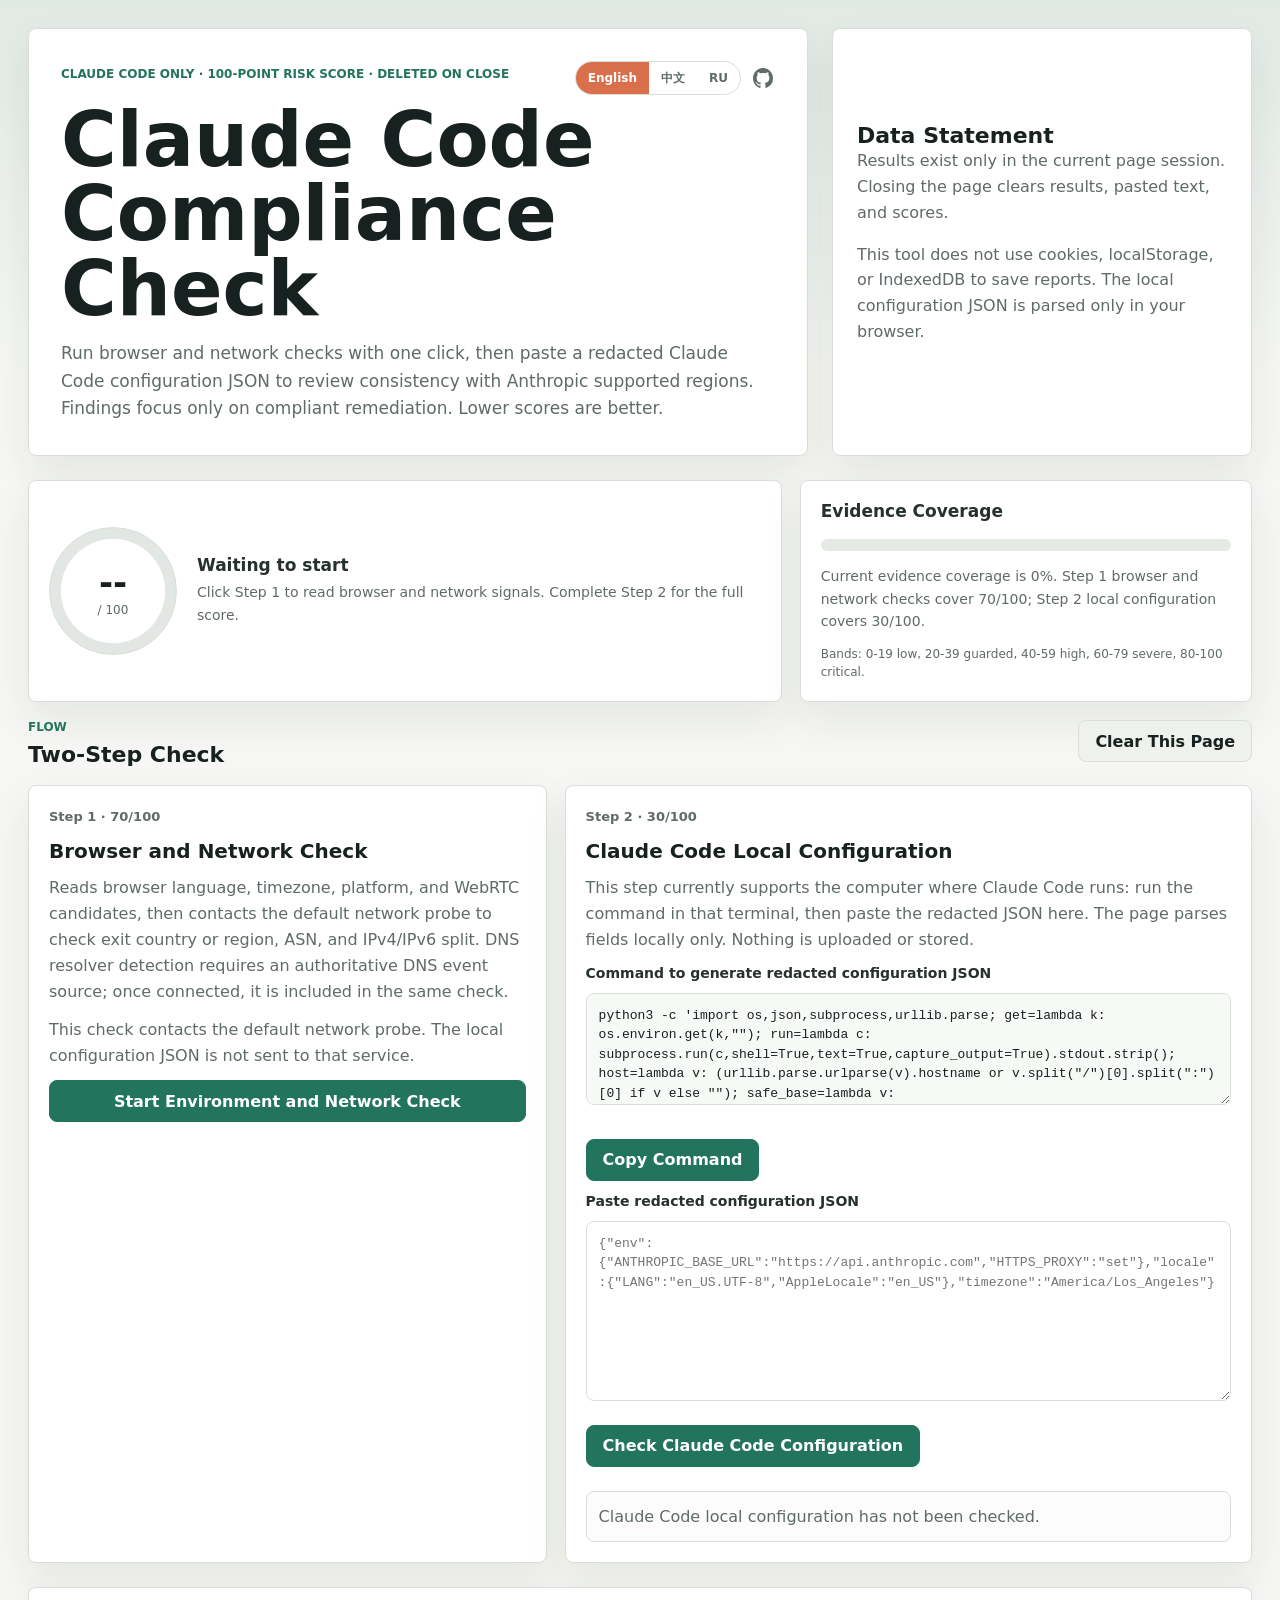
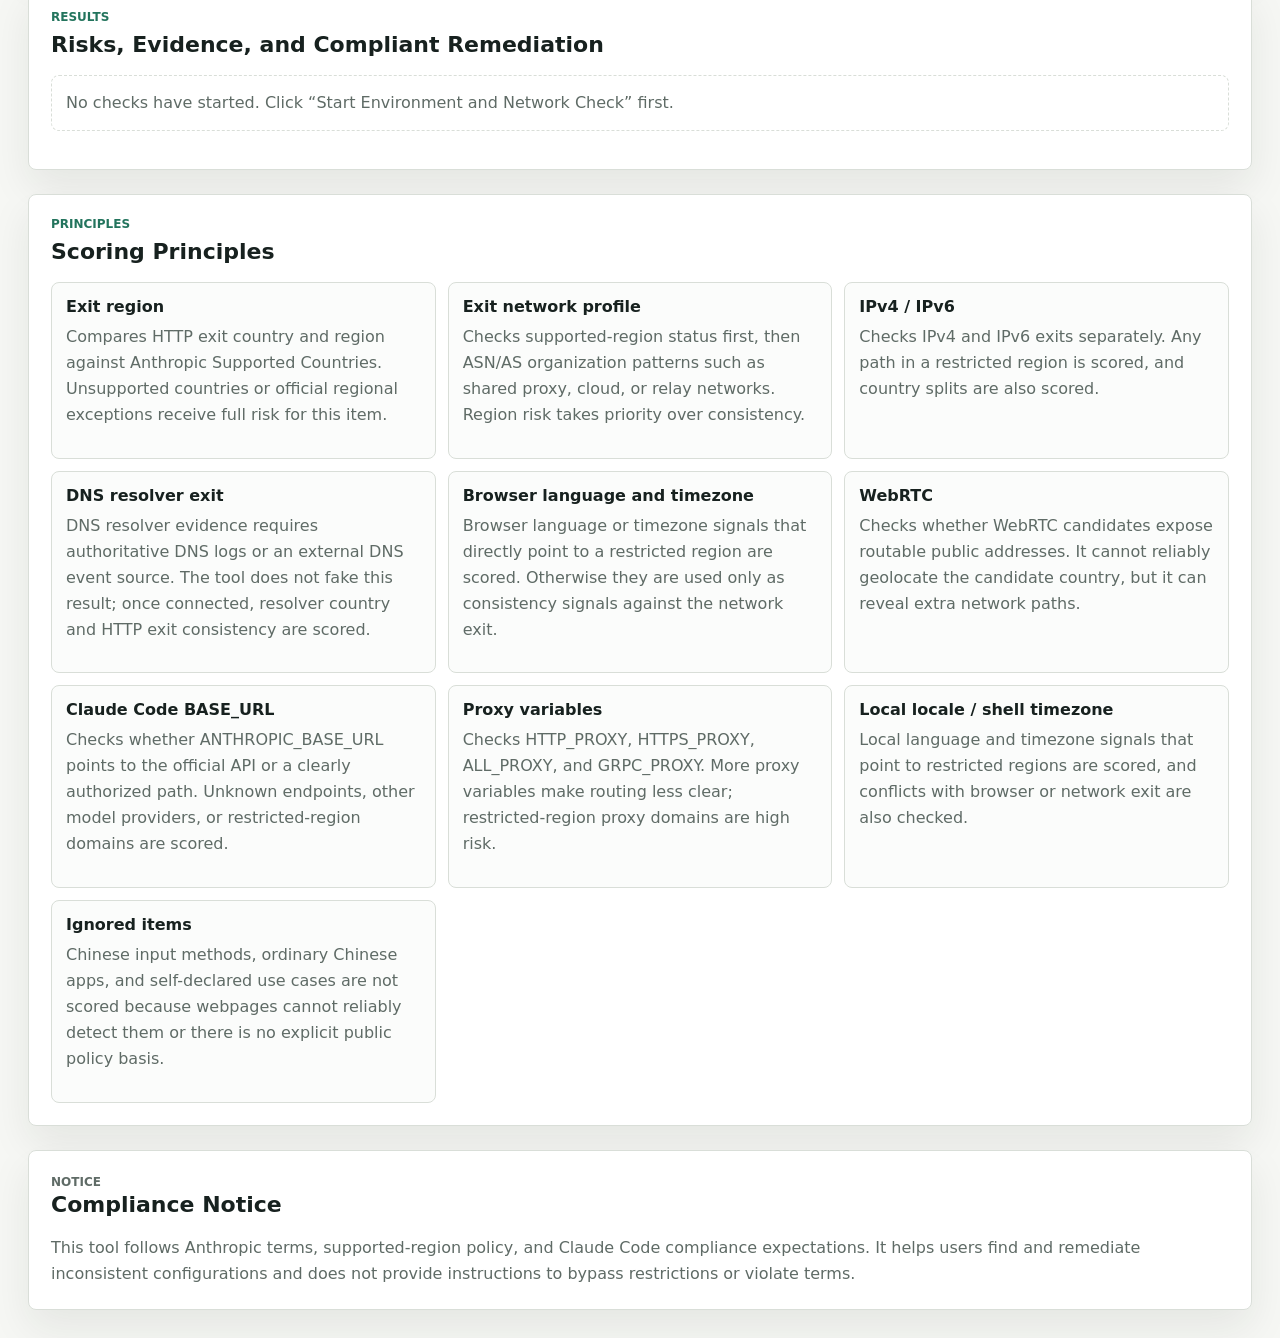
==== commit a8e35146: "Polish website header actions" ====
--- a/public/index.html
+++ b/public/index.html
@@ -13,12 +13,16 @@
           <div class="top-row">
             <p class="eyebrow" data-i18n="heroEyebrow">Claude Code 专用 · 百分制风险分 · 关闭即删除</p>
             <div class="top-actions">
-              <a class="github-link" href="https://github.com/samlerneal/ai-check" target="_blank" rel="noopener" data-i18n="githubLink">GitHub</a>
               <div class="language-switcher" aria-label="Language">
+                <button type="button" class="language-button" data-language="en">English</button>
                 <button type="button" class="language-button active" data-language="zh">中文</button>
-                <button type="button" class="language-button" data-language="en">EN</button>
                 <button type="button" class="language-button" data-language="ru">RU</button>
               </div>
+              <a class="github-link" href="https://github.com/samlerneal/ai-check" target="_blank" rel="noopener" aria-label="GitHub repository" title="GitHub">
+                <svg viewBox="0 0 16 16" aria-hidden="true" focusable="false">
+                  <path d="M8 0C3.58 0 0 3.67 0 8.2c0 3.62 2.29 6.7 5.47 7.79.4.08.55-.18.55-.4 0-.2-.01-.86-.01-1.56-2.01.38-2.53-.5-2.69-.96-.09-.24-.48-.96-.82-1.16-.28-.16-.68-.56-.01-.57.63-.01 1.08.59 1.23.84.72 1.24 1.87.89 2.33.68.07-.53.28-.89.51-1.1-1.78-.21-3.64-.91-3.64-4.04 0-.89.31-1.62.82-2.19-.08-.21-.36-1.04.08-2.16 0 0 .67-.22 2.2.84A7.43 7.43 0 0 1 8 3.93c.68 0 1.36.09 2 .28 1.53-1.06 2.2-.84 2.2-.84.44 1.12.16 1.95.08 2.16.51.57.82 1.3.82 2.19 0 3.14-1.87 3.83-3.65 4.04.29.26.54.75.54 1.52 0 1.1-.01 1.98-.01 2.25 0 .22.15.48.55.4A8.16 8.16 0 0 0 16 8.2C16 3.67 12.42 0 8 0Z"/>
+                </svg>
+              </a>
             </div>
           </div>
           <h1 id="page-title" data-i18n="pageTitle">Claude Code 合规自查</h1>
@@ -72,7 +76,7 @@
           <article class="step-card config-step">
             <p class="step-number" data-i18n="step2Number">步骤 2 · 30/100</p>
             <h3 data-i18n="step2Title">Claude Code 本机配置核对</h3>
-            <p data-i18n="step2Copy">当前仅支持在 Claude Code 所在电脑终端运行命令并粘贴脱敏 JSON。页面只在浏览器本地解析，不上传、不保存。</p>
+            <p data-i18n="step2Copy">当前仅支持在 Claude Code 所在电脑终端运行命令并粘贴脱敏 JSON。页面只在浏览器本地解析，不会发送或保存。</p>
             <label class="field-label" for="diagnostic-command" data-i18n="commandLabel">生成脱敏配置 JSON 的命令</label>
             <textarea id="diagnostic-command" class="command-box" readonly spellcheck="false">python3 -c 'import os,json,subprocess,urllib.parse; get=lambda k: os.environ.get(k,""); run=lambda c: subprocess.run(c,shell=True,text=True,capture_output=True).stdout.strip(); host=lambda v: (urllib.parse.urlparse(v).hostname or v.split("/")[0].split(":")[0] if v else ""); safe_base=lambda v: (urllib.parse.urlparse(v).scheme+"://"+host(v) if urllib.parse.urlparse(v).scheme and host(v) else v); env={"ANTHROPIC_BASE_URL":safe_base(get("ANTHROPIC_BASE_URL")),"HTTP_PROXY":host(get("HTTP_PROXY")),"HTTPS_PROXY":host(get("HTTPS_PROXY")),"ALL_PROXY":host(get("ALL_PROXY")),"GRPC_PROXY":host(get("GRPC_PROXY"))}; loc={"LANG":get("LANG"),"LC_ALL":get("LC_ALL"),"AppleLocale":run("defaults read -g AppleLocale 2>/dev/null")}; tz=run("readlink /etc/localtime 2>/dev/null").split("zoneinfo/")[-1]; print(json.dumps({"env":env,"locale":loc,"timezone":tz},ensure_ascii=False))'</textarea>
             <div class="button-row">
--- a/public/styles.css
+++ b/public/styles.css
@@ -91,51 +91,58 @@
 .top-actions {
   display: inline-flex;
   align-items: center;
-  gap: 8px;
+  gap: 10px;
   flex-shrink: 0;
 }
 
 .github-link {
   display: inline-flex;
   align-items: center;
-  min-height: 40px;
-  padding: 0 12px;
-  border: 1px solid var(--line);
-  border-radius: 8px;
-  background: var(--surface-muted);
+  justify-content: center;
+  width: 24px;
+  height: 24px;
+  border: none;
+  background: transparent;
+  color: var(--muted);
+  text-decoration: none;
+}
+
+.github-link:hover {
   color: var(--text);
-  font-size: 12px;
-  font-weight: 760;
-  text-decoration: none;
-}
-
-.github-link:hover {
-  border-color: var(--green);
-  color: var(--green);
+}
+
+.github-link svg {
+  width: 20px;
+  height: 20px;
+  fill: currentColor;
 }
 
 .language-switcher {
   display: inline-flex;
-  gap: 4px;
-  padding: 4px;
+  gap: 0;
+  padding: 0;
   border: 1px solid var(--line);
-  border-radius: 8px;
-  background: var(--surface-muted);
+  border-radius: 999px;
+  background: var(--surface);
+  overflow: hidden;
 }
 
 .language-button {
-  min-height: 30px;
-  padding: 0 10px;
+  min-height: 32px;
+  padding: 0 12px;
+  border: none;
+  border-radius: 0;
   border-color: transparent;
   background: transparent;
   color: var(--muted);
   font-size: 12px;
+  font-weight: 700;
 }
 
 .language-button.active {
-  background: var(--surface);
-  color: var(--green);
-  box-shadow: 0 1px 4px rgba(23, 33, 31, 0.08);
+  background: #d96f4b;
+  color: #ffffff;
+  box-shadow: none;
 }
 
 .eyebrow,
